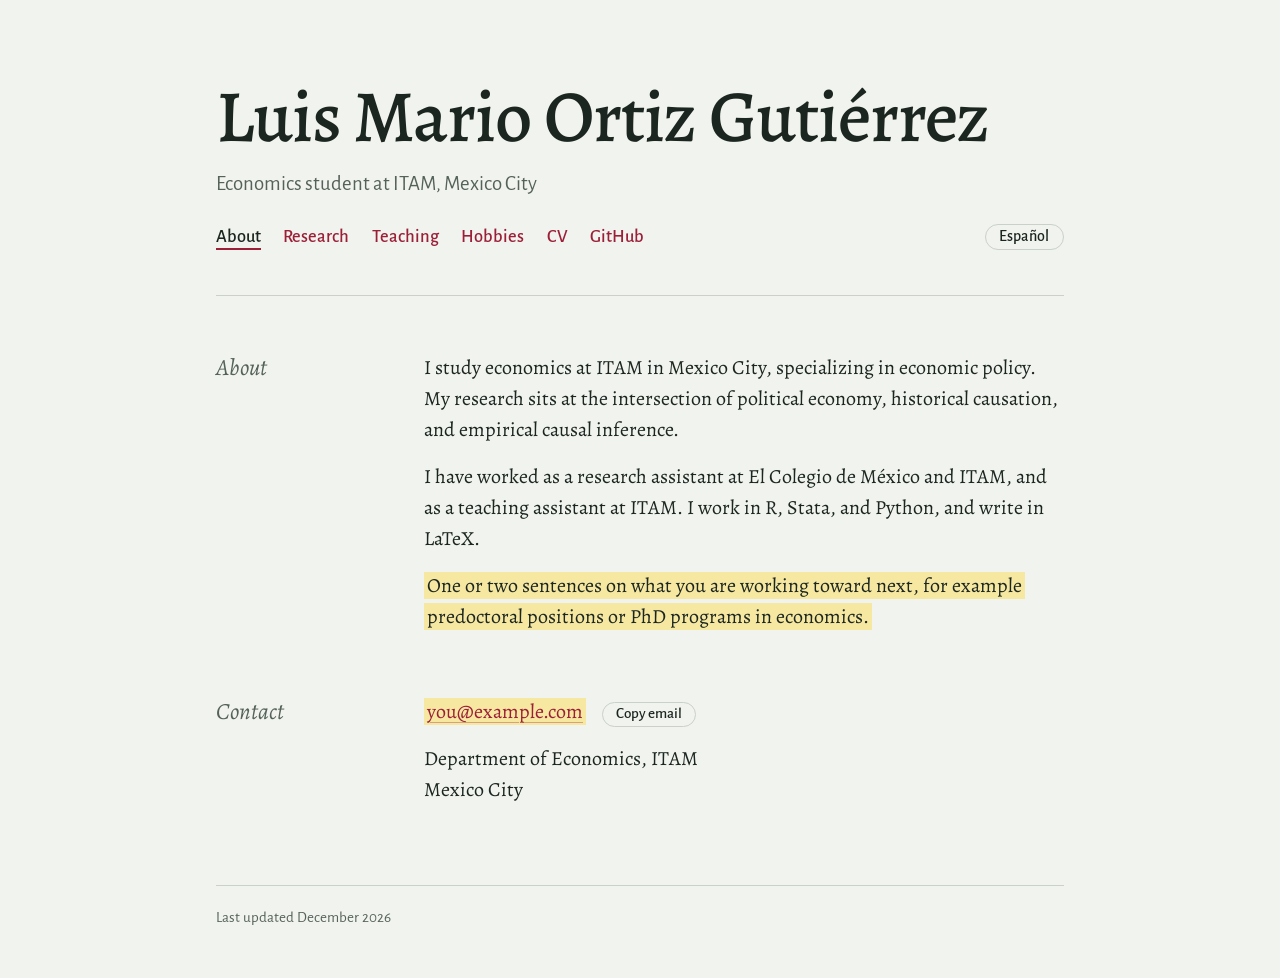
==== index.html @ c56d6d7b "Uploaded items" ====
<!doctype html>
<html lang="en" data-ui="en">
  <head>
    <meta charset="utf-8" />
    <meta name="viewport" content="width=device-width, initial-scale=1" />
    <title data-es="Luis Mario Ortiz Gutiérrez">Luis Mario Ortiz Gutiérrez</title>
    <meta
      name="description"
      content="Luis Mario Ortiz Gutiérrez, economics student at ITAM. Research in political economy, historical causation, and causal inference."
    />
    <link rel="canonical" href="https://luismarioort.github.io/" />
    <!-- Browser bar color on phones: keep it the same as --paper in style.css -->
    <meta name="theme-color" content="#F1F3EE" media="(prefers-color-scheme: light)" />
    <meta name="theme-color" content="#151C19" media="(prefers-color-scheme: dark)" />

    <!-- How the page looks when shared on WhatsApp, X, LinkedIn, Slack -->
    <meta property="og:type" content="website" />
    <meta property="og:url" content="https://luismarioort.github.io/" />
    <meta property="og:title" content="Luis Mario Ortiz Gutiérrez" />
    <meta
      property="og:description"
      content="Economics student at ITAM. Political economy, historical causation, and causal inference."
    />
    <meta name="twitter:card" content="summary" />

    <link rel="icon" href="assets/favicon.svg" type="image/svg+xml" />

    <link rel="preconnect" href="https://fonts.googleapis.com" />
    <link rel="preconnect" href="https://fonts.gstatic.com" crossorigin />
    <link
      href="https://fonts.googleapis.com/css2?family=Alegreya:ital,wght@0,400;0,500;0,700;1,400;1,500&family=Alegreya+Sans:wght@400;500;700&display=swap"
      rel="stylesheet"
    />
    <link rel="stylesheet" href="style.css" />
    <script src="script.js"></script>
  </head>

  <body>
    <a class="skip-link" href="#main"><span data-lang="en">Skip to content</span><span data-lang="es">Ir al contenido</span></a>

    <div class="page">
      <!-- The same menu appears on every page. If you change it, change it in all four files. -->
      <header class="masthead">
        <h1>Luis Mario Ortiz Gutiérrez</h1>
        <p class="role">
          <span data-lang="en">Economics student at ITAM, Mexico City</span>
          <span data-lang="es">Estudiante de economía en el ITAM, Ciudad de México</span>
        </p>
        <nav class="profile-links">
          <a href="index.html" aria-current="page"><span data-lang="en">About</span><span data-lang="es">Sobre mí</span></a>
          <a href="research.html"><span data-lang="en">Research</span><span data-lang="es">Investigación</span></a>
          <a href="teaching.html"><span data-lang="en">Teaching</span><span data-lang="es">Docencia</span></a>
          <a href="hobbies.html"><span data-lang="en">Hobbies</span><span data-lang="es">Pasatiempos</span></a>
          <!-- Put your CV in the assets folder and name it cv.pdf -->
          <a href="assets/cv.pdf">CV</a>
          <a href="https://github.com/luismarioort">GitHub</a>
          <button type="button" class="lang-toggle" data-lang-toggle>
            <span data-lang="en" lang="es">Español</span>
            <span data-lang="es" lang="en">English</span>
          </button>
        </nav>
      </header>

      <main id="main">
        <!-- ============================== ABOUT ============================== -->
        <section id="about" aria-labelledby="about-title">
          <h2 id="about-title"><span data-lang="en">About</span><span data-lang="es">Sobre mí</span></h2>
          <div class="section-body">
            <p data-lang="en">
              I study economics at ITAM in Mexico City, specializing in economic
              policy. My research sits at the intersection of political economy,
              historical causation, and empirical causal inference.
            </p>
            <p data-lang="es">
              Estudio economía en el ITAM, en la Ciudad de México, con
              especialidad en política económica. Mi investigación se ubica en la
              intersección entre la economía política, la causalidad histórica y
              la inferencia causal empírica.
            </p>

            <p data-lang="en">
              I have worked as a research assistant at El Colegio de México and
              ITAM, and as a teaching assistant at ITAM. I work in R, Stata, and
              Python, and write in LaTeX.
            </p>
            <p data-lang="es">
              He sido asistente de investigación en El Colegio de México y en el
              ITAM, y profesor adjunto en el ITAM. Trabajo en R, Stata y Python, y
              escribo en LaTeX.
            </p>

            <p data-lang="en">
              <span class="todo">One or two sentences on what you are working
              toward next, for example predoctoral positions or PhD programs in
              economics.</span>
            </p>
            <p data-lang="es">
              <span class="todo">Una o dos oraciones sobre lo que buscas a
              continuación; por ejemplo, posiciones predoctorales o doctorados en
              economía.</span>
            </p>
          </div>
        </section>

        <!-- ============================== CONTACT ============================ -->
        <section id="contact" aria-labelledby="contact-title">
          <h2 id="contact-title"><span data-lang="en">Contact</span><span data-lang="es">Contacto</span></h2>
          <div class="section-body">
            <!-- Replace both copies of the address: in href and in data-copy-email -->
            <p class="contact-email">
              <a href="mailto:you@example.com"><span class="todo">you@example.com</span></a>
              <button type="button" class="copy-button" data-copy-email="you@example.com">Copy email</button>
              <span class="copy-status" role="status" aria-live="polite"></span>
            </p>
            <p data-lang="en">
              Department of Economics, ITAM<br />
              Mexico City
            </p>
            <p data-lang="es">
              Departamento de Economía, ITAM<br />
              Ciudad de México
            </p>
          </div>
        </section>
      </main>

      <footer class="site-footer">
        <p>
          <span data-lang="en">Last updated</span><span data-lang="es">Última actualización:</span>
          <span id="last-updated">October 2026</span>
        </p>
      </footer>
    </div>
  </body>
</html>
---- style.css ----
/* ------------------------------------------------------------------
   Colors and sizes. Change a value here and it changes everywhere.
   ------------------------------------------------------------------ */
:root {
  color-scheme: light dark;

  --paper: #f1f3ee;      /* PAGE BACKGROUND: change this to change the page color */
  --ink: #1c2621;        /* main text */
  --ink-soft: #55625b;   /* secondary text */
  --rule: #c9d1c9;       /* thin lines */
  --carmine: #9c1f38;    /* links */
  --todo: #f6e7a1;       /* highlight for unfinished placeholders */

  --serif: "Alegreya", Georgia, "Times New Roman", serif;
  --sans: "Alegreya Sans", "Helvetica Neue", Arial, sans-serif;

  --margin-col: 10rem;   /* width of the column holding section names */
  --measure: 40rem;      /* width of the text column */
  --gap: 3rem;
}

/* Dark mode: used when the visitor's phone or computer is set to dark. */
@media (prefers-color-scheme: dark) {
  :root {
    --paper: #151c19;    /* PAGE BACKGROUND in dark mode */
    --ink: #e3e8e2;
    --ink-soft: #9daaa2;
    --rule: #2f3a35;
    --carmine: #ec8697;
    --todo: #4d4214;
  }
}

/* ------------------------------------------------------------------
   Base
   ------------------------------------------------------------------ */
*,
*::before,
*::after {
  box-sizing: border-box;
}

html {
  scroll-behavior: smooth;
  -webkit-text-size-adjust: 100%;
}

body {
  margin: 0;
  background: var(--paper);
  color: var(--ink);
  font-family: var(--serif);
  font-size: 1.25rem;
  line-height: 1.55;
  font-variant-numeric: oldstyle-nums proportional-nums;
  text-rendering: optimizeLegibility;
}

p,
ul,
dl {
  margin: 0;
}

a {
  color: var(--carmine);
  text-decoration: underline;
  text-decoration-thickness: 1px;
  text-underline-offset: 0.18em;
  text-decoration-color: color-mix(in srgb, var(--carmine) 35%, transparent);
}

a:hover {
  text-decoration-color: currentColor;
}

a:focus-visible,
button:focus-visible,
summary:focus-visible {
  outline: 2px solid var(--carmine);
  outline-offset: 3px;
  border-radius: 2px;
}

.skip-link {
  position: absolute;
  left: -999px;
  top: 1rem;
  padding: 0.5rem 1rem;
  background: var(--ink);
  color: var(--paper);
  font-family: var(--sans);
  z-index: 10;
}

.skip-link:focus {
  left: 1rem;
}

/* Language switch: data-lang="en" shows only in English, data-lang="es"
   only in Spanish. Anything without data-lang shows in both. */
html[data-ui="en"] [data-lang="es"],
html[data-ui="es"] [data-lang="en"] {
  display: none !important;
}

/* Text for screen readers only */
.sr-only {
  position: absolute;
  width: 1px;
  height: 1px;
  padding: 0;
  margin: -1px;
  overflow: hidden;
  clip: rect(0, 0, 0, 0);
  white-space: nowrap;
  border: 0;
}

/* Placeholder highlight. Remove class="todo" once you fill something in. */
.todo {
  background: var(--todo);
  box-decoration-break: clone;
  -webkit-box-decoration-break: clone;
  padding: 0 0.15em;
}

/* ------------------------------------------------------------------
   Page layout: section names hang in a left column, text runs right
   ------------------------------------------------------------------ */
.page {
  max-width: calc(var(--margin-col) + var(--gap) + var(--measure) + 3rem);
  margin: 0 auto;
  padding: 5rem 1.5rem 3rem;
}

.masthead {
  padding-bottom: 2.75rem;
  margin-bottom: 3.5rem;
  border-bottom: 1px solid var(--rule);
}

h1 {
  margin: 0 0 0.9rem;
  font-family: var(--serif);
  font-weight: 500;
  font-size: clamp(2.6rem, 7vw, 4.6rem);
  line-height: 1;
  letter-spacing: -0.015em;
  text-wrap: balance;
}

.role {
  font-family: var(--sans);
  font-size: 1.3rem;
  color: var(--ink-soft);
}

.profile-links {
  display: flex;
  flex-wrap: wrap;
  align-items: center;
  gap: 0.35rem 1.4rem;
  margin-top: 1.4rem;
  font-family: var(--sans);
  font-weight: 500;
  font-size: 1.15rem;
}

.profile-links a {
  text-decoration: none;
}

.profile-links a:hover {
  text-decoration: underline;
}

/* The page you are on */
.profile-links a[aria-current="page"] {
  color: var(--ink);
  text-decoration: underline;
  text-decoration-color: var(--carmine);
  text-decoration-thickness: 2px;
  text-underline-offset: 0.3em;
}

.lang-toggle {
  margin-left: auto;
  font-family: var(--sans);
  font-size: 1rem;
  font-weight: 500;
  color: var(--ink);
  background: transparent;
  border: 1px solid var(--rule);
  border-radius: 999px;
  padding: 0.15rem 0.85rem;
  cursor: pointer;
}

.lang-toggle:hover {
  border-color: var(--ink-soft);
}

/* Smaller header on Research, Teaching and Hobbies */
.masthead--compact {
  padding-bottom: 1.75rem;
  margin-bottom: 3rem;
}

.site-name {
  font-family: var(--serif);
  font-weight: 500;
  font-size: clamp(1.9rem, 4.5vw, 2.6rem);
  line-height: 1.05;
  letter-spacing: -0.01em;
}

.site-name a {
  color: var(--ink);
  text-decoration: none;
}

.masthead--compact .profile-links {
  margin-top: 1rem;
}

section {
  display: grid;
  grid-template-columns: var(--margin-col) minmax(0, var(--measure));
  column-gap: var(--gap);
}

section + section {
  margin-top: 4rem;
}

h2 {
  position: sticky;
  top: 1.5rem;
  align-self: start;
  margin: 0;
  font-family: var(--serif);
  font-style: italic;
  font-weight: 400;
  font-size: 1.45rem;
  line-height: 1.3;
  color: var(--ink-soft);
}

/* Spacing between blocks. Uses gap so hidden translations take no space. */
.section-body {
  display: grid;
  grid-template-columns: minmax(0, 1fr);
  row-gap: 1rem;
  align-content: start;
}

h3 {
  margin: 1.5rem 0 0;
  font-family: var(--sans);
  font-weight: 700;
  font-size: 1.05rem;
  letter-spacing: 0.01em;
  color: var(--ink-soft);
}

.section-body > h3:first-child {
  margin-top: 0.2rem;
}

/* ------------------------------------------------------------------
   Papers
   ------------------------------------------------------------------ */
.paper + .paper {
  margin-top: 1.25rem;
}

.paper-title {
  margin: 0;
  font-family: var(--serif);
  font-weight: 500;
  font-size: 1.4rem;
  line-height: 1.25;
}

.paper-title a {
  color: var(--ink);
  text-decoration-color: var(--rule);
}

.paper-title a:hover {
  color: var(--carmine);
  text-decoration-color: currentColor;
}

.paper-meta,
.paper-status {
  font-family: var(--sans);
  font-size: 1.05rem;
  color: var(--ink-soft);
}

.paper-meta {
  margin-top: 0.3rem;
}

.paper-status {
  font-style: italic;
}

.paper-summary {
  margin-top: 0.6rem;
}

/* Abstract toggle */
.abstract {
  margin-top: 0.6rem;
}

.abstract summary {
  display: inline-flex;
  align-items: center;
  gap: 0.45rem;
  cursor: pointer;
  list-style: none;
  font-family: var(--sans);
  font-weight: 500;
  font-size: 1.05rem;
  color: var(--carmine);
}

.abstract summary::-webkit-details-marker {
  display: none;
}

.abstract summary::before {
  content: "";
  width: 0;
  height: 0;
  border-left: 0.42em solid currentColor;
  border-top: 0.28em solid transparent;
  border-bottom: 0.28em solid transparent;
  transition: transform 160ms ease;
}

.abstract[open] summary::before {
  transform: rotate(90deg);
}

.abstract p {
  margin-top: 0.75rem;
  padding-left: 1rem;
  border-left: 2px solid var(--rule);
  font-size: 1.15rem;
}

/* ------------------------------------------------------------------
   Lists: experience, teaching
   ------------------------------------------------------------------ */
.entries {
  list-style: none;
  padding: 0;
}

.entries li + li {
  margin-top: 1.1rem;
}

.entry-detail {
  font-family: var(--sans);
  font-size: 1.05rem;
  color: var(--ink-soft);
}

/* ------------------------------------------------------------------
   Contact and the "Lately" note
   ------------------------------------------------------------------ */
.contact-email {
  display: flex;
  flex-wrap: wrap;
  align-items: baseline;
  gap: 0.4rem 1rem;
}

.copy-button {
  font-family: var(--sans);
  font-size: 0.95rem;
  font-weight: 500;
  color: var(--ink);
  background: transparent;
  border: 1px solid var(--rule);
  border-radius: 999px;
  padding: 0.15rem 0.8rem;
  cursor: pointer;
}

.copy-button:hover {
  border-color: var(--ink-soft);
}

.copy-status {
  font-family: var(--sans);
  font-size: 0.95rem;
  color: var(--ink-soft);
}

.lately {
  display: grid;
  grid-template-columns: auto 1fr;
  gap: 0.4rem 1.25rem;
}

.lately dt {
  font-family: var(--sans);
  font-size: 1.05rem;
  color: var(--ink-soft);
  padding-top: 0.12rem;
}

.lately dd {
  margin: 0;
}

.site-footer {
  margin-top: 5rem;
  padding-top: 1.25rem;
  border-top: 1px solid var(--rule);
  font-family: var(--sans);
  font-size: 0.95rem;
  color: var(--ink-soft);
}

/* ------------------------------------------------------------------
   Photo gallery (Hobbies page)
   ------------------------------------------------------------------ */
.gallery {
  columns: 2 14rem;
  column-gap: 1rem;
}

.gallery figure {
  break-inside: avoid;
  margin: 0 0 1.25rem;
}

.gallery a {
  display: block;
  cursor: zoom-in;
}

.gallery img {
  display: block;
  width: 100%;
  height: auto;
  border-radius: 3px;
  background: var(--rule);
}

.gallery a:hover img {
  filter: brightness(1.04);
}

.gallery figcaption {
  margin-top: 0.4rem;
  font-family: var(--sans);
  font-size: 1rem;
  color: var(--ink-soft);
}

/* Full-screen photo viewer */
html:has(.lightbox[open]) {
  overflow: hidden;
}

.lightbox {
  width: 100vw;
  height: 100vh;
  height: 100dvh;
  max-width: none;
  max-height: none;
  margin: 0;
  padding: 0;
  border: 0;
  background: #0e1210;
  color: #e3e8e2;
}

.lightbox[open] {
  display: grid;
  grid-template-rows: minmax(0, 1fr) auto;
  justify-items: center;
  align-items: center;
}

.lightbox::backdrop {
  background: transparent;
}

.lightbox-image {
  max-width: min(94vw, 1600px);
  max-height: calc(100dvh - 7rem);
  object-fit: contain;
  margin-top: 3rem;
}

.lightbox-bar {
  display: flex;
  align-items: center;
  gap: 1.25rem;
  padding: 1rem 1rem 1.5rem;
  font-family: var(--sans);
}

.lightbox-caption {
  min-width: 10rem;
  text-align: center;
  font-size: 1.05rem;
}

.lightbox-caption .todo {
  background: none;
}

.lightbox button {
  font-family: var(--sans);
  font-size: 1.4rem;
  line-height: 1;
  color: inherit;
  background: transparent;
  border: 1px solid rgb(227 232 226 / 0.35);
  border-radius: 999px;
  width: 2.6rem;
  height: 2.6rem;
  cursor: pointer;
}

.lightbox button:hover {
  border-color: rgb(227 232 226 / 0.8);
}

.lightbox button:focus-visible {
  outline-color: #e3e8e2;
}

.lightbox-close {
  position: absolute;
  top: 1rem;
  right: 1rem;
}

/* ------------------------------------------------------------------
   Phones and narrow windows: one column
   ------------------------------------------------------------------ */
@media (max-width: 760px) {
  body {
    font-size: 1.15rem;
  }

  .page {
    padding: 3rem 1rem 2.5rem;
  }

  .masthead {
    margin-bottom: 2.5rem;
    padding-bottom: 2rem;
  }

  section {
    grid-template-columns: minmax(0, 1fr);
  }

  section + section {
    margin-top: 3rem;
  }

  h2 {
    position: static;
    margin-bottom: 1rem;
    font-size: 1.6rem;
  }

  .paper-title {
    font-size: 1.3rem;
  }
}

@media (prefers-reduced-motion: reduce) {
  html {
    scroll-behavior: auto;
  }

  .abstract summary::before {
    transition: none;
  }
}

@media print {
  .skip-link,
  .copy-button,
  .copy-status,
  .lang-toggle,
  .lightbox {
    display: none;
  }

  .todo {
    background: none;
  }

  h2 {
    position: static;
  }

  .abstract:not([open]) > :not(summary) {
    display: block;
  }
}
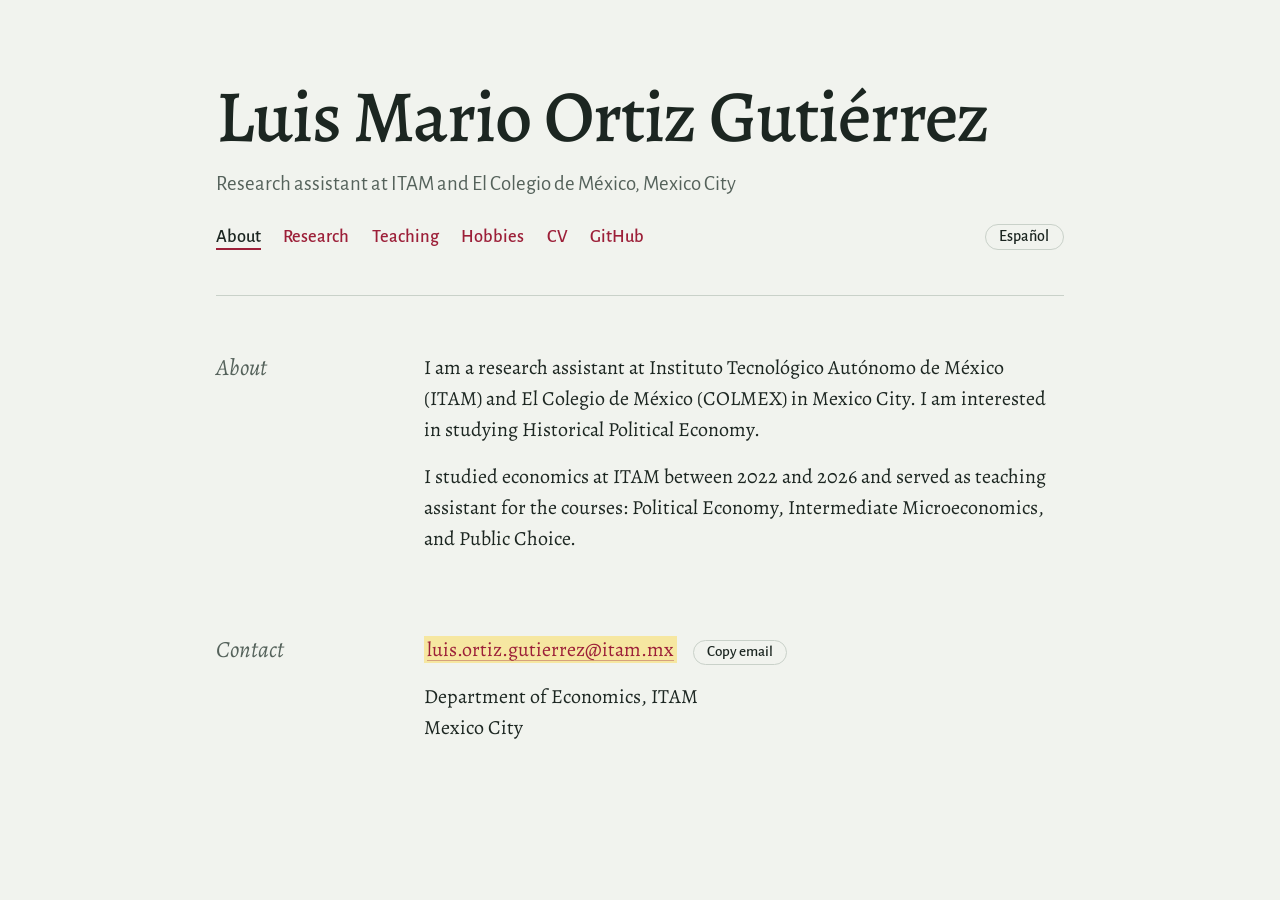
==== commit a67d4130: "Revise personal details and research focus in index.html Updated personal information and research i" ====
--- a/index.html
+++ b/index.html
@@ -6,7 +6,7 @@
     <title data-es="Luis Mario Ortiz Gutiérrez">Luis Mario Ortiz Gutiérrez</title>
     <meta
       name="description"
-      content="Luis Mario Ortiz Gutiérrez, economics student at ITAM. Research in political economy, historical causation, and causal inference."
+      content="Luis Mario Ortiz Gutiérrez, research assistant at ITAM and El Colegio de México. Interested in political economy."
     />
     <link rel="canonical" href="https://luismarioort.github.io/" />
     <!-- Browser bar color on phones: keep it the same as --paper in style.css -->
@@ -14,12 +14,12 @@
     <meta name="theme-color" content="#151C19" media="(prefers-color-scheme: dark)" />
 
     <!-- How the page looks when shared on WhatsApp, X, LinkedIn, Slack -->
-    <meta property="og:type" content="website" />
+     <meta property="og:type" content="website" /> 
     <meta property="og:url" content="https://luismarioort.github.io/" />
     <meta property="og:title" content="Luis Mario Ortiz Gutiérrez" />
     <meta
       property="og:description"
-      content="Economics student at ITAM. Political economy, historical causation, and causal inference."
+      content="Research assistant at ITAM and El Colegio de México. Political economy, and causal inference."
     />
     <meta name="twitter:card" content="summary" />
 
@@ -43,8 +43,8 @@
       <header class="masthead">
         <h1>Luis Mario Ortiz Gutiérrez</h1>
         <p class="role">
-          <span data-lang="en">Economics student at ITAM, Mexico City</span>
-          <span data-lang="es">Estudiante de economía en el ITAM, Ciudad de México</span>
+          <span data-lang="en">Research assistant at ITAM and El Colegio de México, Mexico City</span>
+          <span data-lang="es">Asistente de investigación en el ITAM y El Colegio de México, Ciudad de México</span>
         </p>
         <nav class="profile-links">
           <a href="index.html" aria-current="page"><span data-lang="en">About</span><span data-lang="es">Sobre mí</span></a>
@@ -67,37 +67,32 @@
           <h2 id="about-title"><span data-lang="en">About</span><span data-lang="es">Sobre mí</span></h2>
           <div class="section-body">
             <p data-lang="en">
-              I study economics at ITAM in Mexico City, specializing in economic
-              policy. My research sits at the intersection of political economy,
-              historical causation, and empirical causal inference.
+              I am a research assistant at Instituto Tecnológico Autónomo de México (ITAM) and El Colegio de México (COLMEX) in Mexico City. 
+              I am interested in studying Historical Political Economy.
             </p>
             <p data-lang="es">
-              Estudio economía en el ITAM, en la Ciudad de México, con
-              especialidad en política económica. Mi investigación se ubica en la
-              intersección entre la economía política, la causalidad histórica y
-              la inferencia causal empírica.
+              Soy asistente de Invesigación en el Instituto Tecnológico Autónomo de México (ITAM) y el Colegio de México (COLMEX), en la Ciudad de México. 
+              Mis intereses de invesigación están centrados en la Economía Política Histórica.
             </p>
 
             <p data-lang="en">
-              I have worked as a research assistant at El Colegio de México and
-              ITAM, and as a teaching assistant at ITAM. I work in R, Stata, and
-              Python, and write in LaTeX.
+              I studied economics at ITAM between 2022 and 2026 and served as teaching assistant for the courses: 
+              Political Economy, Intermediate Microeconomics, and Public Choice.
             </p>
             <p data-lang="es">
-              He sido asistente de investigación en El Colegio de México y en el
-              ITAM, y profesor adjunto en el ITAM. Trabajo en R, Stata y Python, y
-              escribo en LaTeX.
+             Estudié economía en el ITAM entre 2022 y 2026 y durante ese tiempo fui asistente de investigación para los cursos de 
+              Economía Política, Economía 3, Economía 4 y Elección Pública I.
             </p>
 
-            <p data-lang="en">
+          <!--  <p data-lang="en">
               <span class="todo">One or two sentences on what you are working
               toward next, for example predoctoral positions or PhD programs in
               economics.</span>
-            </p>
+            </p> 
             <p data-lang="es">
               <span class="todo">Una o dos oraciones sobre lo que buscas a
               continuación; por ejemplo, posiciones predoctorales o doctorados en
-              economía.</span>
+              economía.</span> -->
             </p>
           </div>
         </section>
@@ -108,7 +103,7 @@
           <div class="section-body">
             <!-- Replace both copies of the address: in href and in data-copy-email -->
             <p class="contact-email">
-              <a href="mailto:you@example.com"><span class="todo">you@example.com</span></a>
+              <a href="mailto:luis.ortiz.gutierrez@itam.mx"><span class="todo">luis.ortiz.gutierrez@itam.mx</span></a>
               <button type="button" class="copy-button" data-copy-email="you@example.com">Copy email</button>
               <span class="copy-status" role="status" aria-live="polite"></span>
             </p>
@@ -123,11 +118,6 @@
           </div>
         </section>
       </main>
-
-      <footer class="site-footer">
-        <p>
-          <span data-lang="en">Last updated</span><span data-lang="es">Última actualización:</span>
-          <span id="last-updated">October 2026</span>
         </p>
       </footer>
     </div>
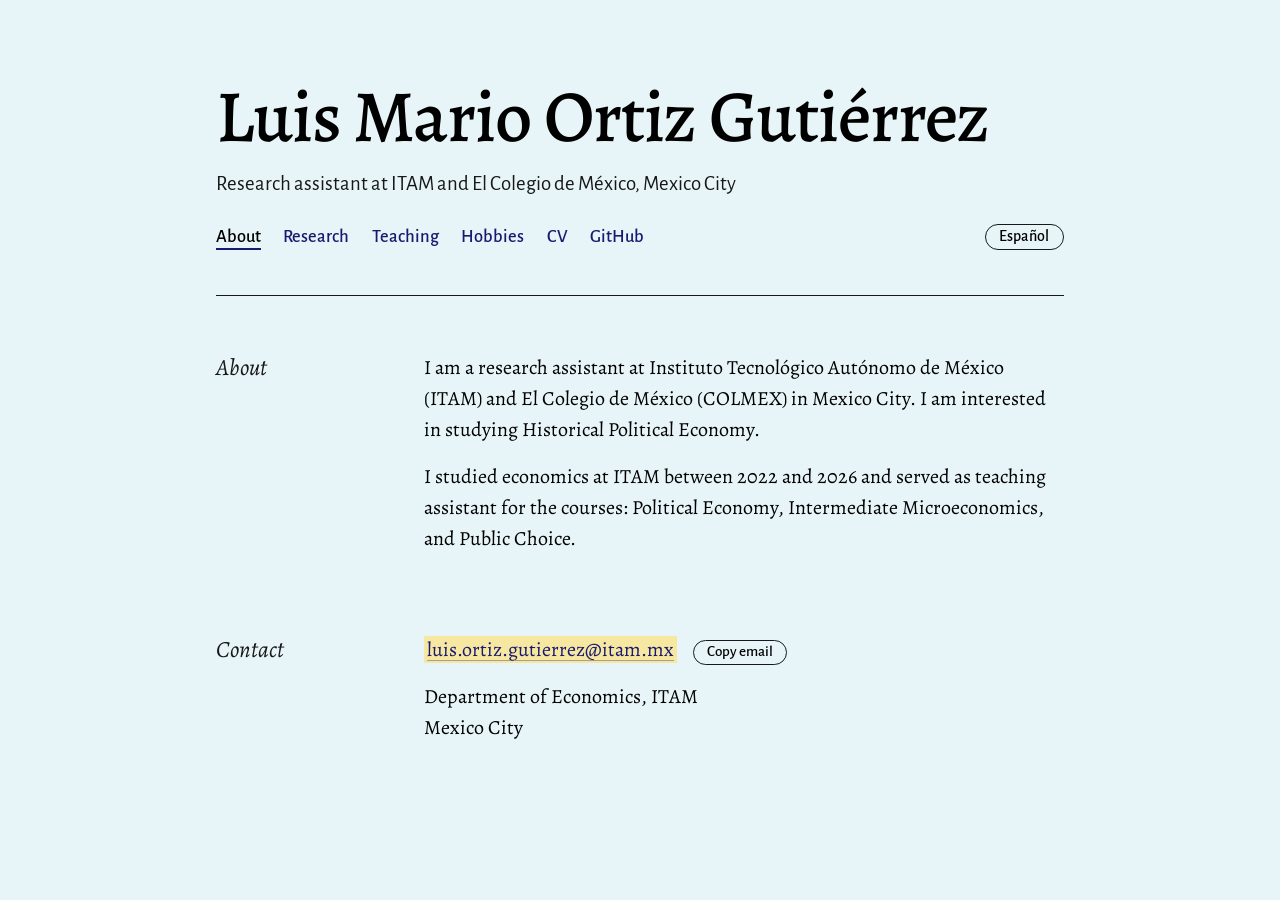
==== commit e6093e50: "Fix typos in Spanish text in index.html" ====
--- a/index.html
+++ b/index.html
@@ -71,8 +71,8 @@
               I am interested in studying Historical Political Economy.
             </p>
             <p data-lang="es">
-              Soy asistente de Invesigación en el Instituto Tecnológico Autónomo de México (ITAM) y el Colegio de México (COLMEX), en la Ciudad de México. 
-              Mis intereses de invesigación están centrados en la Economía Política Histórica.
+              Soy asistente de investigación en el Instituto Tecnológico Autónomo de México (ITAM) y el Colegio de México (COLMEX), en la Ciudad de México. 
+              Mis intereses de investigación están centrados en la Economía Política Histórica.
             </p>
 
             <p data-lang="en">
--- a/style.css
+++ b/style.css
@@ -4,11 +4,11 @@
 :root {
   color-scheme: light dark;
 
-  --paper: #f1f3ee;      /* PAGE BACKGROUND: change this to change the page color */
-  --ink: #1c2621;        /* main text */
-  --ink-soft: #55625b;   /* secondary text */
-  --rule: #c9d1c9;       /* thin lines */
-  --carmine: #9c1f38;    /* links */
+  --paper: #e8f5f8;      /* PAGE BACKGROUND: change this to change the page color */
+  --ink: #000000;        /* main text */
+  --ink-soft: #181818;   /* secondary text */
+  --rule: #181818;       /* thin lines */
+  --carmine: #191970;    /* links */
   --todo: #f6e7a1;       /* highlight for unfinished placeholders */
 
   --serif: "Alegreya", Georgia, "Times New Roman", serif;
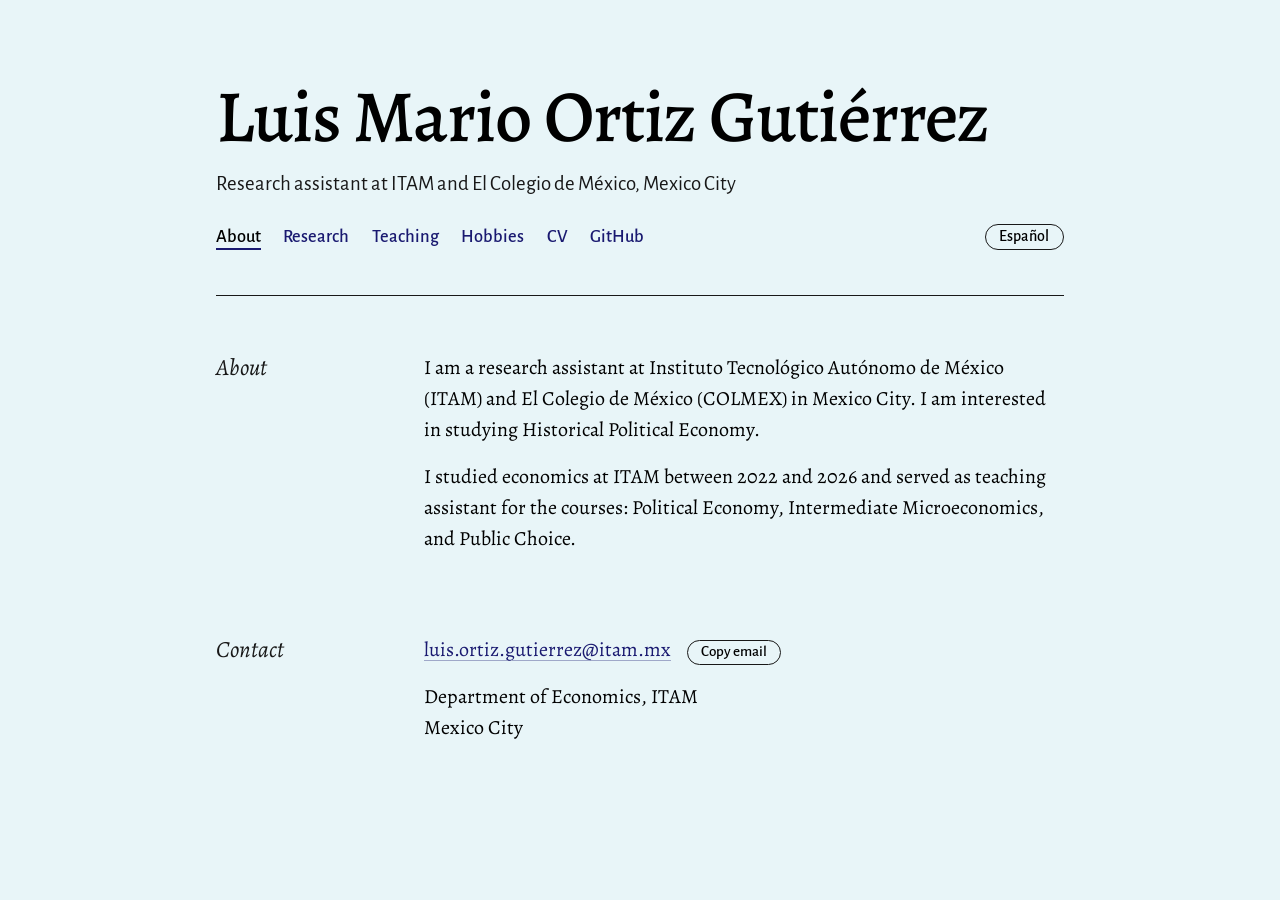
==== commit 6ca5bc98: "Fix email link formatting in contact section" ====
--- a/index.html
+++ b/index.html
@@ -103,7 +103,7 @@
           <div class="section-body">
             <!-- Replace both copies of the address: in href and in data-copy-email -->
             <p class="contact-email">
-              <a href="mailto:luis.ortiz.gutierrez@itam.mx"><span class="todo">luis.ortiz.gutierrez@itam.mx</span></a>
+              <a href="mailto:luis.ortiz.gutierrez@itam.mx">luis.ortiz.gutierrez@itam.mx</span></a>
               <button type="button" class="copy-button" data-copy-email="you@example.com">Copy email</button>
               <span class="copy-status" role="status" aria-live="polite"></span>
             </p>
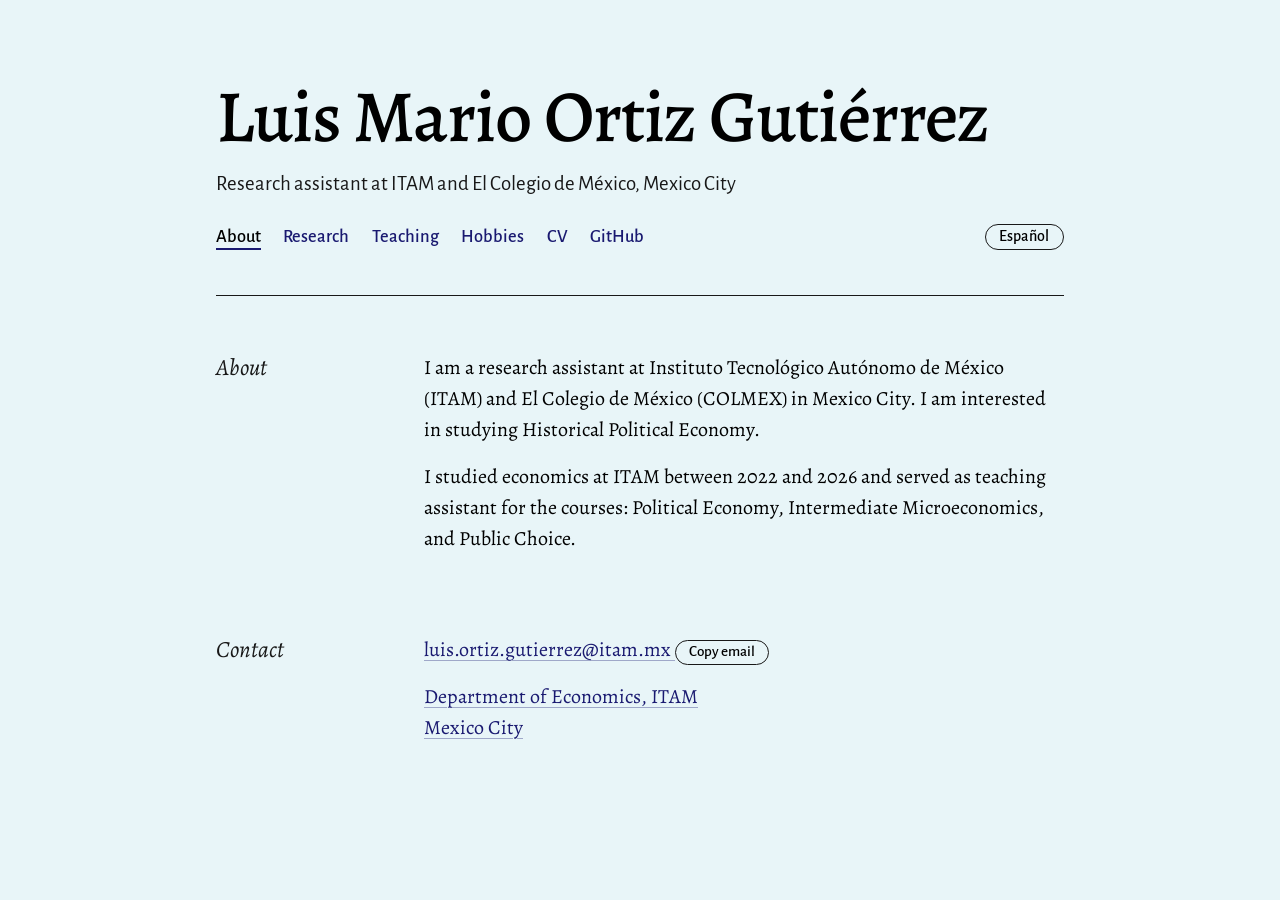
==== commit 80a1c2ca: "Fix email link formatting in index.html" ====
--- a/index.html
+++ b/index.html
@@ -103,7 +103,7 @@
           <div class="section-body">
             <!-- Replace both copies of the address: in href and in data-copy-email -->
             <p class="contact-email">
-              <a href="mailto:luis.ortiz.gutierrez@itam.mx">luis.ortiz.gutierrez@itam.mx</span></a>
+              <a href="mailto:luis.ortiz.gutierrez@itam.mx">luis.ortiz.gutierrez@itam.mx
               <button type="button" class="copy-button" data-copy-email="you@example.com">Copy email</button>
               <span class="copy-status" role="status" aria-live="polite"></span>
             </p>
